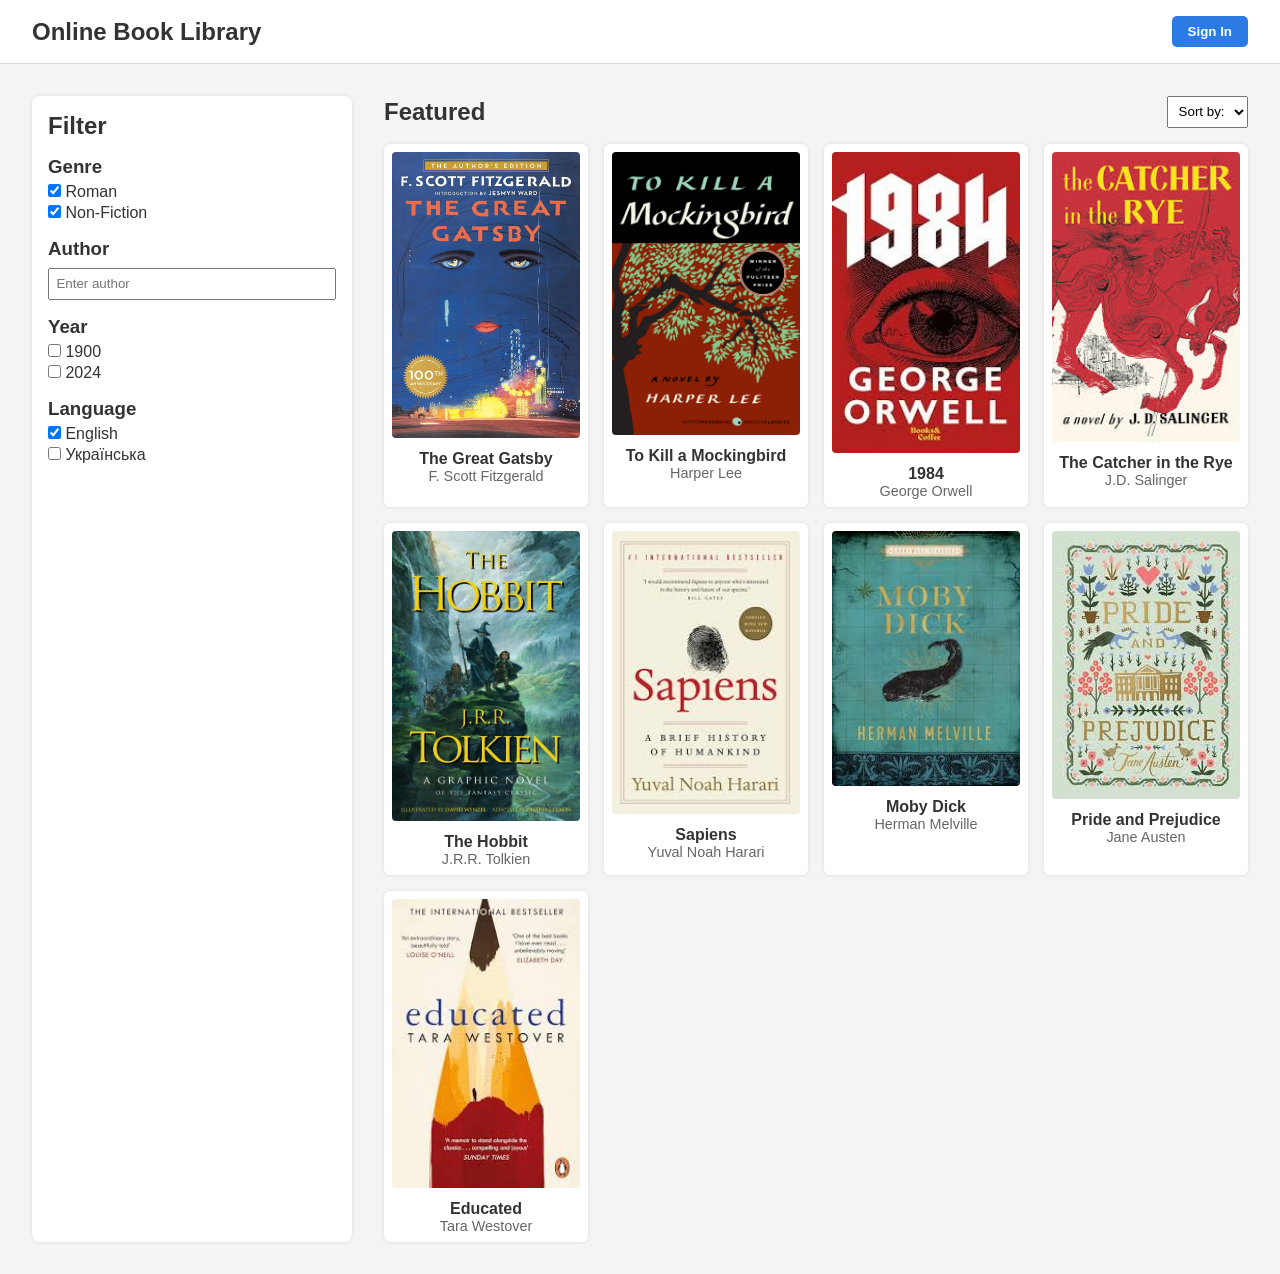
==== books.html @ 04733ea5 "Add hw4" ====
<!DOCTYPE html>
<html lang="en">
<head>
  <meta charset="UTF-8" />
  <meta name="viewport" content="width=device-width, initial-scale=1.0"/>
  <title>Online Library</title>
  <link rel="stylesheet" href="style.css"/>
</head>
<body>

  <header class="header">
    <h1 class="site-title">Online Book Library</h1>
    <button class="sign-in" disabled>Sign In</button>
  </header>

  <div class="top-controls">
    <h1 class="adaptive-title">ONLINE LIBRARY</h1>
    <div class="filter-sort-buttons">
      <button class="filter-btn" disabled>Filter</button>
      <button class="sort-btn" disabled>Sort</button>
    </div>
  </div>

  <main class="container">
    <aside class="filters">
      <h2>Filter</h2>

      <div class="filter-group">
        <h3>Genre</h3>
        <label><input type="checkbox" checked> Roman</label>
        <label><input type="checkbox" checked> Non-Fiction</label>
      </div>

      <div class="filter-group">
        <h3>Author</h3>
        <input type="text" placeholder="Enter author">
      </div>

      <div class="filter-group">
        <h3>Year</h3>
        <label><input type="checkbox"> 1900</label>
        <label><input type="checkbox"> 2024</label>
      </div>

      <div class="filter-group">
        <h3>Language</h3>
        <label><input type="checkbox" checked> English</label>
        <label><input type="checkbox"> Українська</label>
      </div>
    </aside>

    <section class="content">
      <div class="content-header">
        <h2 class="section-title">Featured</h2>
        <select class="sort-select">
          <option>Sort by:</option>
        </select>
      </div>

      <div class="book-list">
        <div class="book">
          <img src="The Great Gatsby.jpg" alt="The Great Gatsby">
          <div class="book-info">
            <p class="title">The Great Gatsby</p>
            <p class="author">F. Scott Fitzgerald</p>
          </div>
        </div>

        <div class="book">
          <img src="To Kill a Mockingbird.jpg" alt="To Kill a Mockingbird">
          <div class="book-info">
            <p class="title">To Kill a Mockingbird</p>
            <p class="author">Harper Lee</p>
          </div>
        </div>

        <div class="book">
          <img src="1984.jpg" alt="1984">
          <div class="book-info">
            <p class="title">1984</p>
            <p class="author">George Orwell</p>
          </div>
        </div>

        <div class="book">
          <img src="The Catcher in the Rye.jpg" alt="The Catcher in the Rye">
          <div class="book-info">
            <p class="title">The Catcher in the Rye</p>
            <p class="author">J.D. Salinger</p>
          </div>
        </div>

        <div class="book">
          <img src="The Hobbit.jpg" alt="The Hobbit">
          <div class="book-info">
            <p class="title">The Hobbit</p>
            <p class="author">J.R.R. Tolkien</p>
          </div>
        </div>

        <div class="book">
          <img src="Sapiens.jpg" alt="Sapiens">
          <div class="book-info">
            <p class="title">Sapiens</p>
            <p class="author">Yuval Noah Harari</p>
          </div>
        </div>
 

      <div class="book">
  <img src="Moby Dick.jpg" alt="Moby Dick">
  <div class="book-info">
    <p class="title">Moby Dick</p>
    <p class="author">Herman Melville</p>
  </div>
</div>

<div class="book">
  <img src="Pride and Prejudice.jpg" alt="Pride and Prejudice">
  <div class="book-info">
    <p class="title">Pride and Prejudice</p>
    <p class="author">Jane Austen</p>
  </div>
</div>

<div class="book">
  <img src="Educated.jpg" alt="Educated">
  <div class="book-info">
    <p class="title">Educated</p>
    <p class="author">Tara Westover</p>
  </div>
</div>
     </div>
    </section>
  </main>

</body>
</html>
---- style.css ----
* {
  box-sizing: border-box;
  margin: 0;
  padding: 0;
}

body {
  font-family: Arial, sans-serif;
  background: #f4f4f4;
  color: #333;
}

/* Header */
.header {
  display: flex;
  justify-content: space-between;
  align-items: center;
  padding: 1rem 2rem;
  background: white;
  border-bottom: 1px solid #ddd;
}

.site-title {
  font-size: 1.5rem;
}

.sign-in {
  padding: 0.5rem 1rem;
  background: #2c7be5;
  color: white;
  border: none;
  border-radius: 5px;
  font-weight: bold;
  cursor: not-allowed;
}

/* Adaptive title + Filter/Sort controls */
.top-controls {
  display: none;
  justify-content: space-between;
  align-items: center;
  padding: 1rem 2rem;
  background: white;
}

.adaptive-title {
  font-size: 1.2rem;
}

.filter-sort-buttons {
  display: flex;
  gap: 0.5rem;
}

.filter-sort-buttons button {
  padding: 0.5rem 1rem;
  border: 1px solid #ccc;
  background: white;
  border-radius: 5px;
  cursor: not-allowed;
}

/* Main Layout */
.container {
  display: flex;
  gap: 2rem;
  padding: 2rem;
}

/* Filters */
.filters {
  flex: 1;
  background: white;
  padding: 1rem;
  border-radius: 8px;
  box-shadow: 0 0 4px rgba(0, 0, 0, 0.1);
  min-width: 200px;
}

.filters h2 {
  margin-bottom: 1rem;
}

.filter-group {
  margin-bottom: 1rem;
}

.filter-group h3 {
  margin-bottom: 0.3rem;
}

.filter-group input[type="text"] {
  width: 100%;
  padding: 0.4rem;
  margin-top: 0.2rem;
}

.filter-group label {
  display: block;
  margin-top: 0.2rem;
}

/* Content */
.content {
  flex: 3;
}

.content-header {
  display: flex;
  justify-content: space-between;
  align-items: center;
  margin-bottom: 1rem;
}

.content-header .sort-select {
  padding: 0.4rem;
}

.section-title {
  font-size: 1.5rem;
}

.book-list {
  display: grid;
  grid-template-columns: repeat(auto-fit, minmax(180px, 1fr));
  gap: 1rem;
}

.book {
  background: white;
  padding: 0.5rem;
  border-radius: 6px;
  box-shadow: 0 0 4px rgba(0, 0, 0, 0.1);
  text-align: center;
}

.book img {
  width: 100%;
  height: auto;
  border-radius: 4px;
}

.book .title {
  font-weight: bold;
  margin-top: 0.5rem;
}

.book .author {
  font-size: 0.9rem;
  color: #666;
}

.book-info {
  margin-top: 0.3rem;
}

/* Tablet layout (768–1023px) */
@media (max-width: 1023px) {
  .site-title {
    display: none;
  }

  .top-controls {
    display: flex;
  }

  .adaptive-title {
    text-transform: uppercase;
    font-weight: bold;
  }

  .container {
    flex-direction: column;
    padding: 1rem;
  }

  .filters {
    display: none;
  }

  .book-list {
    grid-template-columns: repeat(2, 1fr);
  }
  .book img {
    max-height: 200px;
    object-fit: contain;
  }
  .sign-in {
    display: none;
  }

  .content-header .sort-select {
    display: none;
  }

  .filter-sort-buttons .sort-btn::after {
    content: " ▼";
    font-size: 0.8rem;
  }
}

/* Mobile layout (<768px) */
@media (max-width: 767px) {
  .top-controls {
    flex-direction: row;
    align-items: center;
    justify-content: space-between;
    flex-wrap: nowrap;
    gap: 0.5rem;
  }

  .adaptive-title {
    font-size: 1.1rem;
    font-weight: 600;
    text-transform: capitalize;
  }

  .filter-sort-buttons {
    flex-direction: row;
    gap: 0.5rem;
    justify-content: flex-end;
    flex: 1;
  }

  .filter-sort-buttons .sort-btn::after {
    content: "";
  }

  .filter-sort-buttons button {
    padding: 0.4rem 0.8rem;
    font-size: 0.85rem;
  }

  .content-header .sort-select {
    display: none;
  }

  .section-title {
    font-size: 1.2rem;
  }

  .section-title::after {
    content: " Books";
  }

  .book-list {
    grid-template-columns: 1fr;
  }

  .book {
    display: flex;
    align-items: center;
    gap: 1rem;
    text-align: left;
  }

  .book img {
    width: 90px;
  }

  .book .title {
    font-size: 1rem;
    margin: 0;
  }

  .book .author {
    font-size: 0.85rem;
  }

  .book-info {
    margin-top: 0;
  }

  .sign-in {
    display: none;
  }
}
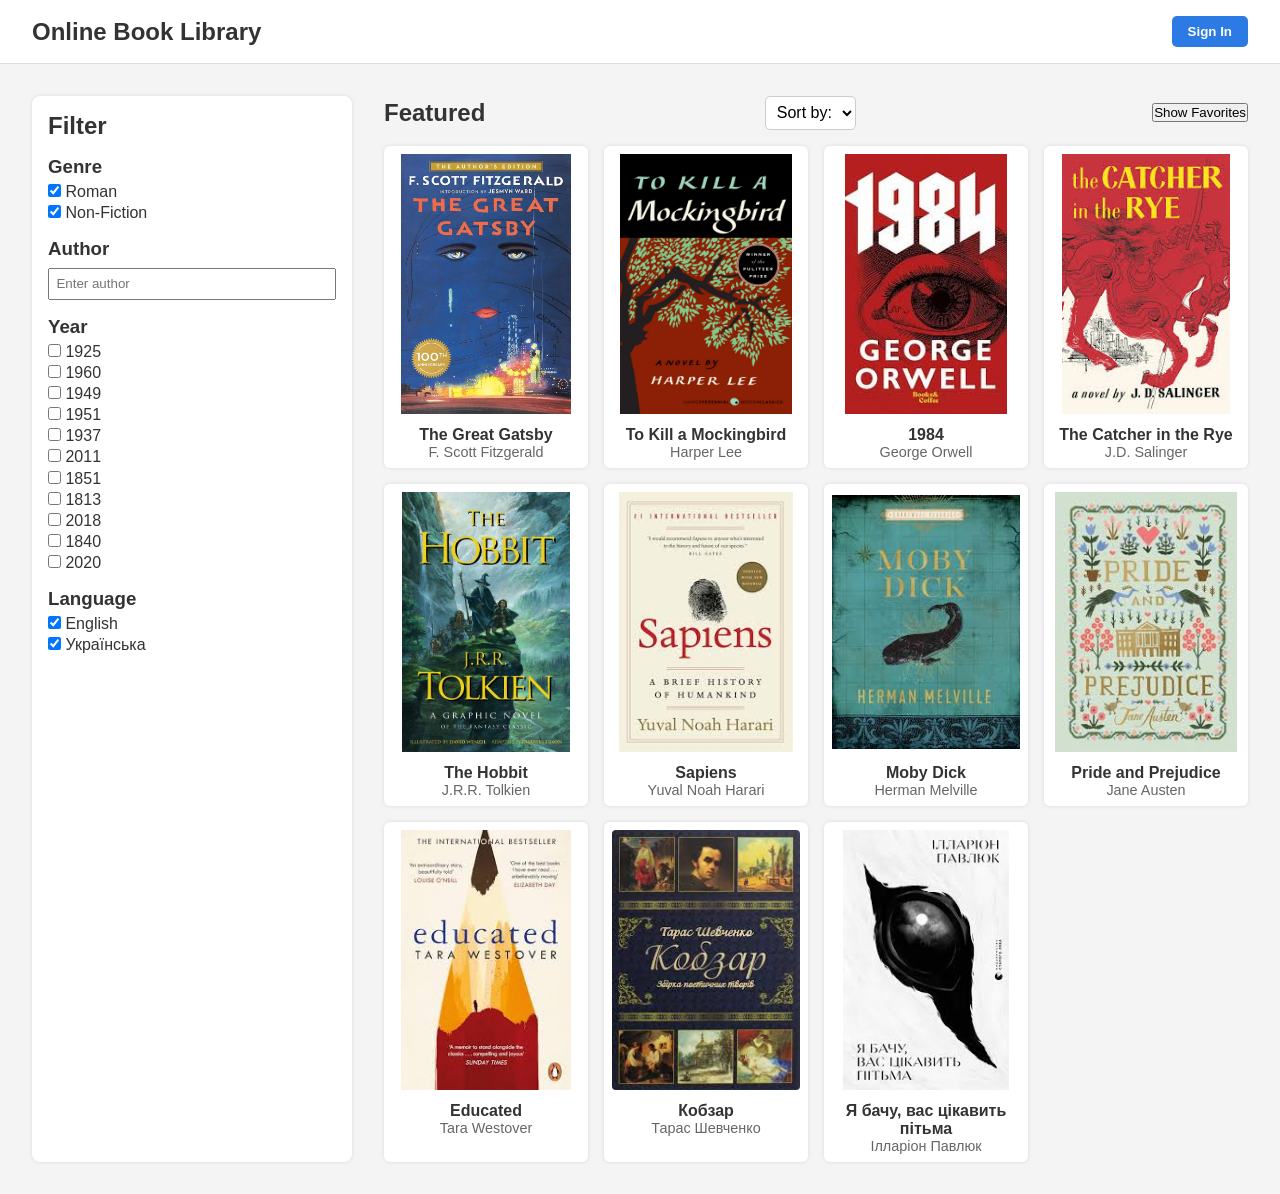
==== commit 56cc53e1: "add hw5" ====
--- a/books.html
+++ b/books.html
@@ -16,9 +16,8 @@
   <div class="top-controls">
     <h1 class="adaptive-title">ONLINE LIBRARY</h1>
     <div class="filter-sort-buttons">
-      <button class="filter-btn" disabled>Filter</button>
-      <button class="sort-btn" disabled>Sort</button>
-    </div>
+  <button class="filter-btn">Filter</button>
+</div>
   </div>
 
   <main class="container">
@@ -50,89 +49,19 @@
     </aside>
 
     <section class="content">
-      <div class="content-header">
-        <h2 class="section-title">Featured</h2>
-        <select class="sort-select">
-          <option>Sort by:</option>
-        </select>
+    <div class="content-header">
+    <h2 class="section-title">Featured</h2>
+    <select class="sort-select">
+      <option value="">Sort by:</option>
+      <option value="year">Year</option>
+      <option value="genre">Genre</option>
+    </select>
+  </div>
+  
+      <div class="book-list">
       </div>
-
-      <div class="book-list">
-        <div class="book">
-          <img src="The Great Gatsby.jpg" alt="The Great Gatsby">
-          <div class="book-info">
-            <p class="title">The Great Gatsby</p>
-            <p class="author">F. Scott Fitzgerald</p>
-          </div>
-        </div>
-
-        <div class="book">
-          <img src="To Kill a Mockingbird.jpg" alt="To Kill a Mockingbird">
-          <div class="book-info">
-            <p class="title">To Kill a Mockingbird</p>
-            <p class="author">Harper Lee</p>
-          </div>
-        </div>
-
-        <div class="book">
-          <img src="1984.jpg" alt="1984">
-          <div class="book-info">
-            <p class="title">1984</p>
-            <p class="author">George Orwell</p>
-          </div>
-        </div>
-
-        <div class="book">
-          <img src="The Catcher in the Rye.jpg" alt="The Catcher in the Rye">
-          <div class="book-info">
-            <p class="title">The Catcher in the Rye</p>
-            <p class="author">J.D. Salinger</p>
-          </div>
-        </div>
-
-        <div class="book">
-          <img src="The Hobbit.jpg" alt="The Hobbit">
-          <div class="book-info">
-            <p class="title">The Hobbit</p>
-            <p class="author">J.R.R. Tolkien</p>
-          </div>
-        </div>
-
-        <div class="book">
-          <img src="Sapiens.jpg" alt="Sapiens">
-          <div class="book-info">
-            <p class="title">Sapiens</p>
-            <p class="author">Yuval Noah Harari</p>
-          </div>
-        </div>
- 
-
-      <div class="book">
-  <img src="Moby Dick.jpg" alt="Moby Dick">
-  <div class="book-info">
-    <p class="title">Moby Dick</p>
-    <p class="author">Herman Melville</p>
-  </div>
-</div>
-
-<div class="book">
-  <img src="Pride and Prejudice.jpg" alt="Pride and Prejudice">
-  <div class="book-info">
-    <p class="title">Pride and Prejudice</p>
-    <p class="author">Jane Austen</p>
-  </div>
-</div>
-
-<div class="book">
-  <img src="Educated.jpg" alt="Educated">
-  <div class="book-info">
-    <p class="title">Educated</p>
-    <p class="author">Tara Westover</p>
-  </div>
-</div>
-     </div>
     </section>
   </main>
-
+<script src="books.js"></script>
 </body>
 </html>
--- a/style.css
+++ b/style.css
@@ -10,7 +10,7 @@
   color: #333;
 }
 
-/* Header */
+/* === HEADER === */
 .header {
   display: flex;
   justify-content: space-between;
@@ -34,7 +34,7 @@
   cursor: not-allowed;
 }
 
-/* Adaptive title + Filter/Sort controls */
+/* === TOP CONTROLS === */
 .top-controls {
   display: none;
   justify-content: space-between;
@@ -52,22 +52,22 @@
   gap: 0.5rem;
 }
 
-.filter-sort-buttons button {
+.filter-sort-buttons .filter-btn {
   padding: 0.5rem 1rem;
   border: 1px solid #ccc;
   background: white;
   border-radius: 5px;
-  cursor: not-allowed;
-}
-
-/* Main Layout */
+  cursor: pointer;
+}
+
+/* === MAIN LAYOUT === */
 .container {
   display: flex;
   gap: 2rem;
   padding: 2rem;
 }
 
-/* Filters */
+/* === FILTERS === */
 .filters {
   flex: 1;
   background: white;
@@ -100,7 +100,7 @@
   margin-top: 0.2rem;
 }
 
-/* Content */
+/* === CONTENT === */
 .content {
   flex: 3;
 }
@@ -113,7 +113,12 @@
 }
 
 .content-header .sort-select {
+  display: inline-block;
   padding: 0.4rem;
+  font-size: 1rem;
+  border: 1px solid #ccc;
+  border-radius: 5px;
+  background: white;
 }
 
 .section-title {
@@ -136,7 +141,8 @@
 
 .book img {
   width: 100%;
-  height: auto;
+  height: 260px;
+  object-fit: contain;
   border-radius: 4px;
 }
 
@@ -154,7 +160,7 @@
   margin-top: 0.3rem;
 }
 
-/* Tablet layout (768–1023px) */
+/* === TABLET (768–1023px) === */
 @media (max-width: 1023px) {
   .site-title {
     display: none;
@@ -181,10 +187,11 @@
   .book-list {
     grid-template-columns: repeat(2, 1fr);
   }
+
   .book img {
-    max-height: 200px;
-    object-fit: contain;
-  }
+    height: 200px;
+  }
+
   .sign-in {
     display: none;
   }
@@ -193,13 +200,17 @@
     display: none;
   }
 
-  .filter-sort-buttons .sort-btn::after {
-    content: " ▼";
-    font-size: 0.8rem;
-  }
-}
-
-/* Mobile layout (<768px) */
+  .filter-sort-buttons .sort-select {
+    display: inline-block;
+    padding: 0.4rem 0.8rem;
+    font-size: 0.85rem;
+    border: 1px solid #ccc;
+    border-radius: 5px;
+    background: white;
+  }
+}
+
+/* === MOBILE (<768px) === */
 @media (max-width: 767px) {
   .top-controls {
     flex-direction: row;
@@ -215,6 +226,19 @@
     text-transform: capitalize;
   }
 
+  .content-header .sort-select {
+    display: none;
+  }
+
+  .filter-sort-buttons .sort-select {
+    display: inline-block;
+    padding: 0.4rem 0.8rem;
+    font-size: 0.85rem;
+    border: 1px solid #ccc;
+    border-radius: 5px;
+    background: white;
+  }
+
   .filter-sort-buttons {
     flex-direction: row;
     gap: 0.5rem;
@@ -222,17 +246,9 @@
     flex: 1;
   }
 
-  .filter-sort-buttons .sort-btn::after {
-    content: "";
-  }
-
   .filter-sort-buttons button {
     padding: 0.4rem 0.8rem;
     font-size: 0.85rem;
-  }
-
-  .content-header .sort-select {
-    display: none;
   }
 
   .section-title {
@@ -256,6 +272,8 @@
 
   .book img {
     width: 90px;
+    height: 130px;
+    object-fit: contain;
   }
 
   .book .title {
@@ -275,3 +293,87 @@
     display: none;
   }
 }
+
+/* === MOBILE FILTER PANEL === */
+.mobile-filters {
+  display: none;
+  position: fixed;
+  top: 70px;
+  left: 0;
+  right: 0;
+  bottom: 0;
+  background: white;
+  z-index: 1000;
+  padding: 1rem;
+  box-shadow: 0 4px 8px rgba(0, 0, 0, 0.15);
+  border-bottom: 1px solid #ddd;
+  overflow-y: auto;
+  max-height: calc(100vh - 70px);
+}
+
+.mobile-filters.active {
+  display: block;
+}
+
+.mobile-filters .close-mobile {
+  background: #eee;
+  border: none;
+  padding: 0.5rem 1rem;
+  float: right;
+  margin-bottom: 1rem;
+  cursor: pointer;
+  font-weight: bold;
+  border-radius: 4px;
+}
+.popup-overlay {
+  position: fixed;
+  top: 0;
+  left: 0;
+  width: 100vw;
+  height: 100vh;
+  background: rgba(0, 0, 0, 0.6);
+  display: flex;
+  justify-content: center;
+  align-items: center;
+  z-index: 9999;
+}
+
+.popup-content {
+  background: white;
+  padding: 1.5rem;
+  max-width: 500px;
+  width: 90%;
+  max-height: 90vh;
+  overflow-y: auto;
+  border-radius: 8px;
+  box-shadow: 0 8px 16px rgba(0, 0, 0, 0.3);
+  position: relative;
+  text-align: left;
+}
+.popup-content img {
+  display: block;
+  max-width: 100%;
+  max-height: 50vh;
+  margin: 0 auto 1rem auto;
+  object-fit: contain;
+  border-radius: 6px;
+}
+.popup-content .close {
+  position: absolute;
+  top: 0.5rem;
+  right: 0.8rem;
+  font-size: 1.5rem;
+  background: none;
+  border: none;
+  cursor: pointer;
+}
+
+.popup-content .fav-btn {
+  margin-top: 1rem;
+  background: #2c7be5;
+  color: white;
+  padding: 0.6rem 1rem;
+  border: none;
+  border-radius: 5px;
+  cursor: pointer;
+}
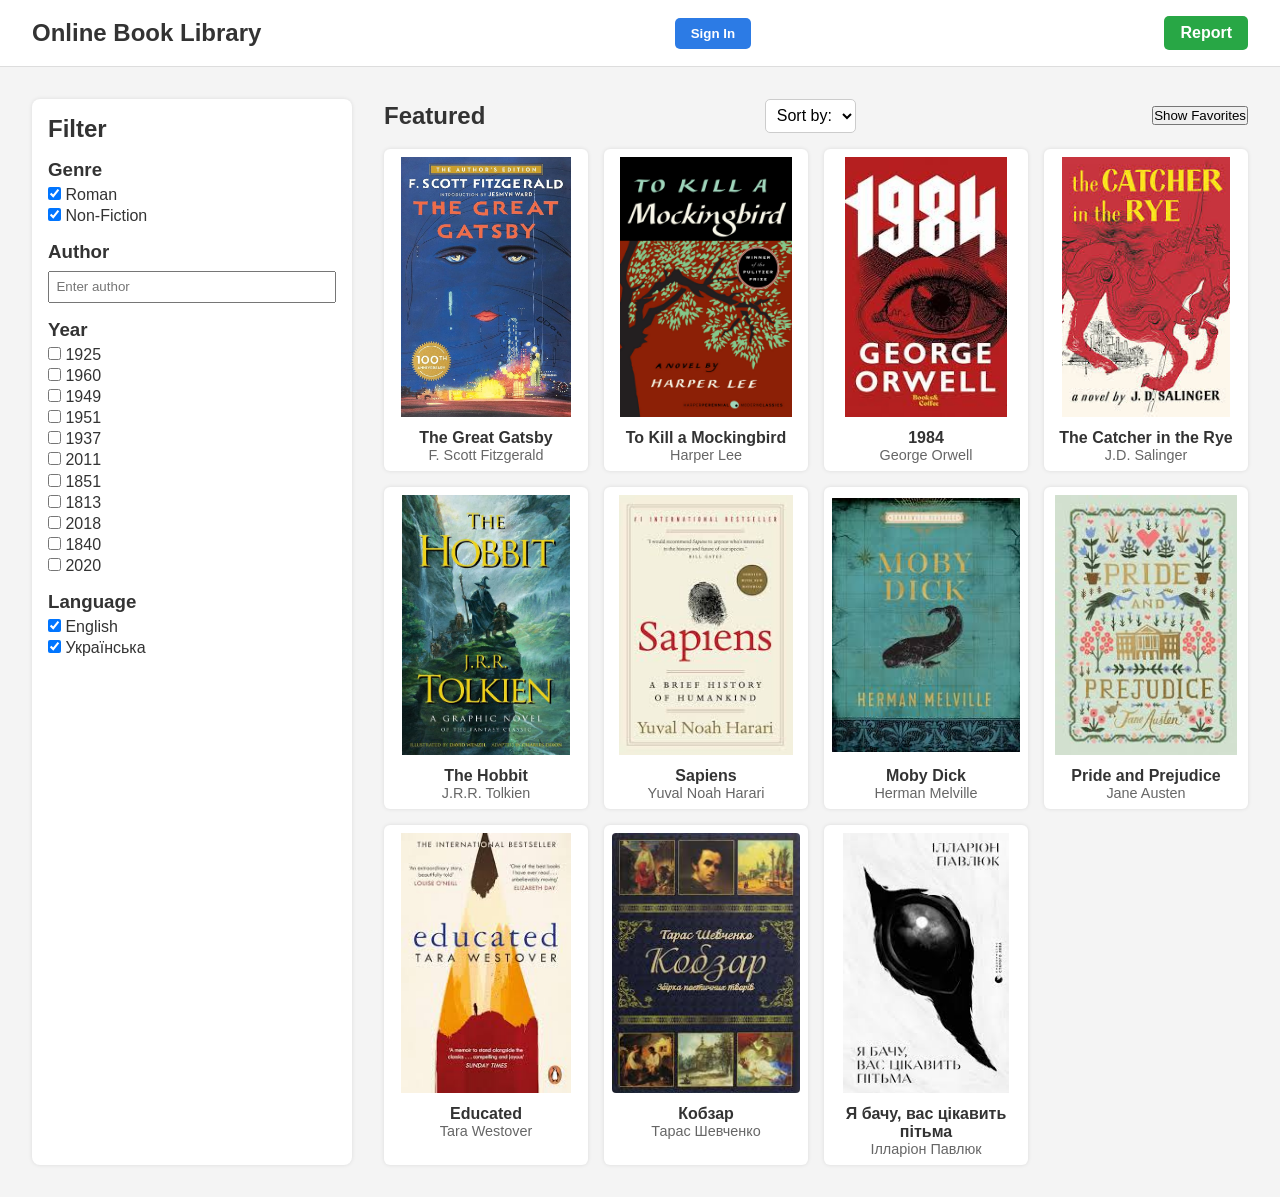
==== commit b26fa95a: "add bonus" ====
--- a/books.html
+++ b/books.html
@@ -11,6 +11,7 @@
   <header class="header">
     <h1 class="site-title">Online Book Library</h1>
     <button class="sign-in" disabled>Sign In</button>
+    <a href="report.html" class="report-link">Report</a>
   </header>
 
   <div class="top-controls">
--- a/style.css
+++ b/style.css
@@ -32,6 +32,15 @@
   border-radius: 5px;
   font-weight: bold;
   cursor: not-allowed;
+}
+
+.report-link {
+  text-decoration: none;
+  background: #28a745;
+  color: white;
+  padding: 0.5rem 1rem;
+  border-radius: 5px;
+  font-weight: bold;
 }
 
 /* === TOP CONTROLS === */
